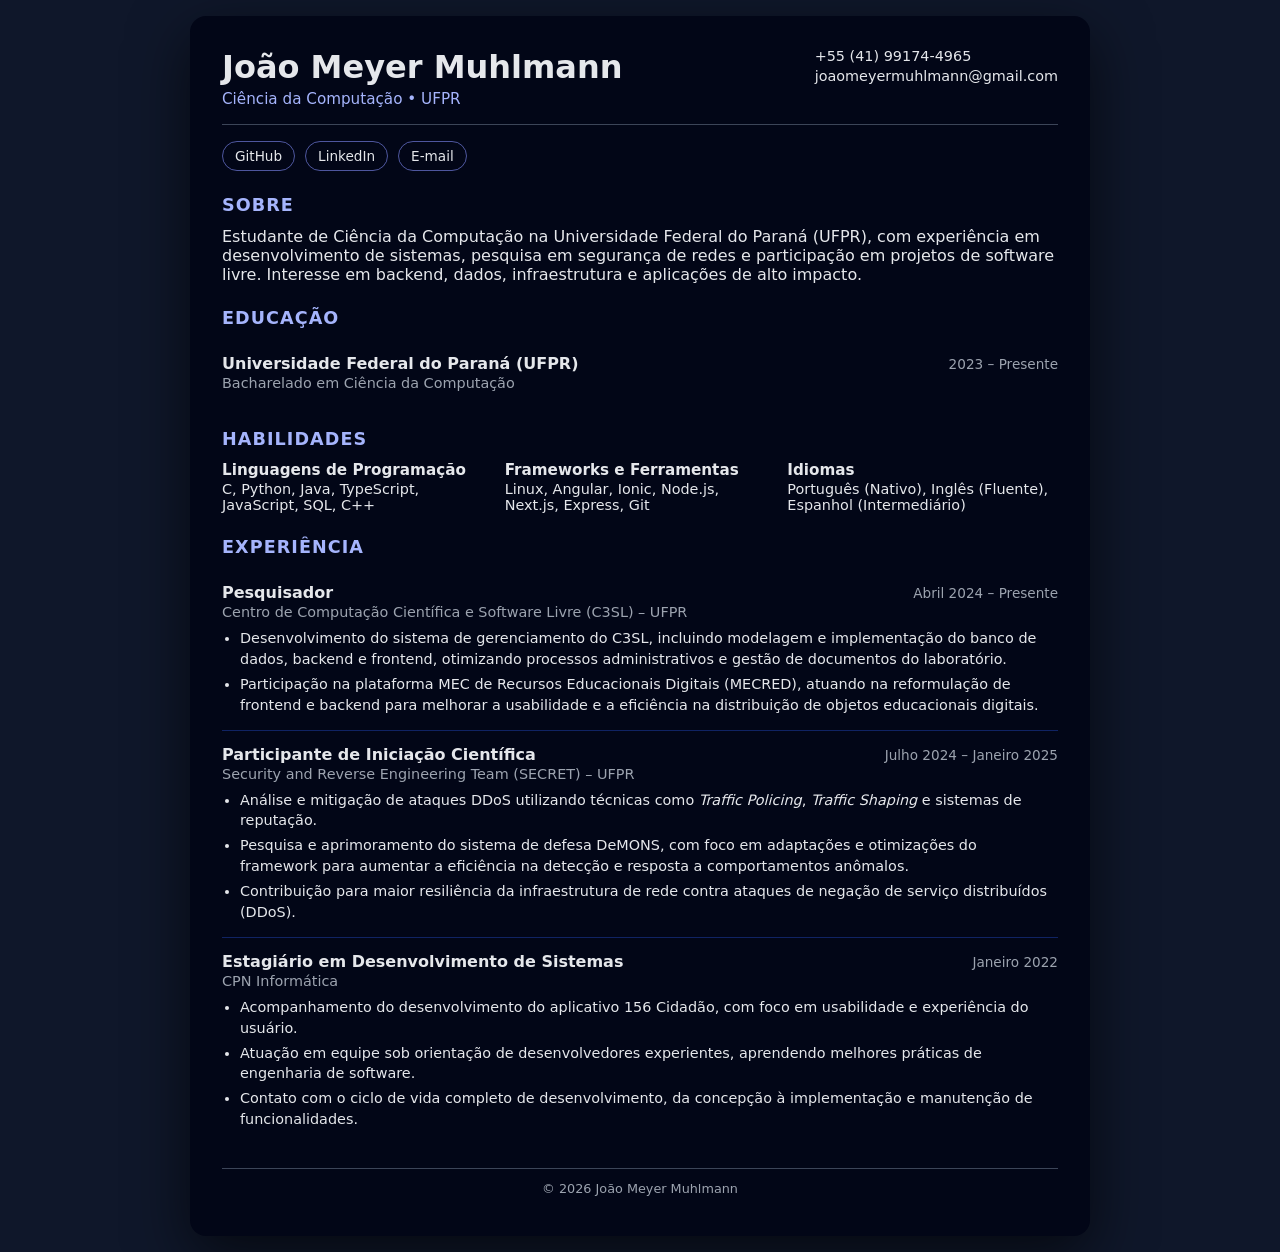
==== index.html @ fc75a165 "v0.1" ====
<!DOCTYPE html>
<html lang="pt-BR">
<head>
  <meta charset="UTF-8" />
  <title>João Meyer Muhlmann - Currículo</title>
  <meta name="viewport" content="width=device-width, initial-scale=1" />
  <meta name="description" content="Currículo de João Meyer Muhlmann, estudante de Ciência da Computação na UFPR e pesquisador no C3SL." />
  <link rel="stylesheet" href="style.css" />
</head>
<body>
  <div class="page">
    <header class="header">
      <div>
        <h1 class="name">João Meyer Muhlmann</h1>
        <p class="role">Ciência da Computação • UFPR</p>
      </div>
      <div class="contact">
        <a href="tel:+5541991744965">+55 (41) 99174-4965</a>
        <a href="mailto:joaomeyermuhlmann@gmail.com">joaomeyermuhlmann@gmail.com</a>
      </div>
    </header>

    <nav class="social">
      <!-- Substitua os # pelos seus links reais -->
      <a href="https://github.com/joaomeyerr12" target="_blank" rel="noopener">GitHub</a>
      <!-- <a href="https://gitlab.com/SEU_USUARIO" target="_blank" rel="noopener">GitLab</a> --!>
      <a href="https://www.linkedin.com/in/" target="_blank" rel="noopener">LinkedIn</a>
      <a href="mailto:joaomeyermuhlmann@gmail.com">E-mail</a>
    </nav>

    <main>
      <!-- Sobre (opcional, mas deixa o site mais completo) -->
      <section class="section">
        <h2>Sobre</h2>
        <p>
          Estudante de Ciência da Computação na Universidade Federal do Paraná (UFPR),
          com experiência em desenvolvimento de sistemas, pesquisa em segurança de redes
          e participação em projetos de software livre. Interesse em backend, dados,
          infraestrutura e aplicações de alto impacto.
        </p>
      </section>

      <section class="section">
        <h2>Educação</h2>
        <article class="item">
          <div class="item-header">
            <div>
              <h3>Universidade Federal do Paraná (UFPR)</h3>
              <p class="item-subtitle">Bacharelado em Ciência da Computação</p>
            </div>
            <span class="item-date">2023 – Presente</span>
          </div>
        </article>
      </section>

      <section class="section">
        <h2>Habilidades</h2>
        <div class="skills-grid">
          <div>
            <h3>Linguagens de Programação</h3>
            <p>C, Python, Java, TypeScript, JavaScript, SQL, C++</p>
          </div>
          <div>
            <h3>Frameworks e Ferramentas</h3>
            <p>Linux, Angular, Ionic, Node.js, Next.js, Express, Git</p>
          </div>
          <div>
            <h3>Idiomas</h3>
            <p>Português (Nativo), Inglês (Fluente), Espanhol (Intermediário)</p>
          </div>
        </div>
      </section>

      <section class="section">
        <h2>Experiência</h2>

        <article class="item">
          <div class="item-header">
            <div>
              <h3>Pesquisador</h3>
              <p class="item-subtitle">
                Centro de Computação Científica e Software Livre (C3SL) – UFPR
              </p>
            </div>
            <span class="item-date">Abril 2024 – Presente</span>
          </div>
          <ul>
            <li>
              Desenvolvimento do sistema de gerenciamento do C3SL, incluindo
              modelagem e implementação do banco de dados, backend e frontend,
              otimizando processos administrativos e gestão de documentos do laboratório.
            </li>
            <li>
              Participação na plataforma MEC de Recursos Educacionais Digitais (MECRED),
              atuando na reformulação de frontend e backend para melhorar a usabilidade
              e a eficiência na distribuição de objetos educacionais digitais.
            </li>
          </ul>
        </article>

        <article class="item">
          <div class="item-header">
            <div>
              <h3>Participante de Iniciação Científica</h3>
              <p class="item-subtitle">
                Security and Reverse Engineering Team (SECRET) – UFPR
              </p>
            </div>
            <span class="item-date">Julho 2024 – Janeiro 2025</span>
          </div>
          <ul>
            <li>
              Análise e mitigação de ataques DDoS utilizando técnicas como
              <em>Traffic Policing</em>, <em>Traffic Shaping</em> e sistemas de reputação.
            </li>
            <li>
              Pesquisa e aprimoramento do sistema de defesa DeMONS, com foco em
              adaptações e otimizações do framework para aumentar a eficiência na
              detecção e resposta a comportamentos anômalos.
            </li>
            <li>
              Contribuição para maior resiliência da infraestrutura de rede contra
              ataques de negação de serviço distribuídos (DDoS).
            </li>
          </ul>
        </article>

        <article class="item">
          <div class="item-header">
            <div>
              <h3>Estagiário em Desenvolvimento de Sistemas</h3>
              <p class="item-subtitle">CPN Informática</p>
            </div>
            <span class="item-date">Janeiro 2022</span>
          </div>
          <ul>
            <li>
              Acompanhamento do desenvolvimento do aplicativo 156 Cidadão,
              com foco em usabilidade e experiência do usuário.
            </li>
            <li>
              Atuação em equipe sob orientação de desenvolvedores experientes,
              aprendendo melhores práticas de engenharia de software.
            </li>
            <li>
              Contato com o ciclo de vida completo de desenvolvimento, da concepção
              à implementação e manutenção de funcionalidades.
            </li>
          </ul>
        </article>
      </section>
    </main>

    <footer class="footer">
      <p>© <span id="year"></span> João Meyer Muhlmann</p>
    </footer>
  </div>

  <script>
    // Atualiza o ano automaticamente no rodapé
    document.getElementById('year').textContent = new Date().getFullYear();
  </script>
</body>
</html>
---- style.css ----
/* Reset simples */
* {
  box-sizing: border-box;
  margin: 0;
  padding: 0;
}

html, body {
  font-family: system-ui, -apple-system, BlinkMacSystemFont, "Segoe UI", sans-serif;
  background: #0f172a;
  color: #e5e7eb;
}

body {
  padding: 16px;
}

.page {
  max-width: 900px;
  margin: 0 auto;
  background: #020617;
  border-radius: 16px;
  padding: 24px 20px 32px;
  box-shadow: 0 20px 60px rgba(0, 0, 0, 0.6);
}

/* Header */

.header {
  display: flex;
  flex-wrap: wrap;
  justify-content: space-between;
  gap: 16px;
  border-bottom: 1px solid rgba(148, 163, 184, 0.4);
  padding-bottom: 16px;
}

.name {
  font-size: 2rem;
  font-weight: 700;
}

.role {
  font-size: 0.95rem;
  color: #a5b4fc;
  margin-top: 4px;
}

.contact {
  display: flex;
  flex-direction: column;
  gap: 4px;
  font-size: 0.9rem;
}

.contact a {
  color: #e5e7eb;
  text-decoration: none;
}

.contact a:hover {
  text-decoration: underline;
}

/* Social links */

.social {
  display: flex;
  flex-wrap: wrap;
  gap: 10px;
  margin: 16px 0 8px;
}

.social a {
  font-size: 0.85rem;
  padding: 6px 12px;
  border-radius: 999px;
  border: 1px solid rgba(129, 140, 248, 0.6);
  text-decoration: none;
  color: #e5e7eb;
  transition: background 0.15s ease, transform 0.1s ease, border-color 0.15s ease;
}

.social a:hover {
  background: rgba(79, 70, 229, 0.3);
  border-color: #6366f1;
  transform: translateY(-1px);
}

/* Sections */

.section {
  margin-top: 24px;
}

.section h2 {
  font-size: 1.1rem;
  text-transform: uppercase;
  letter-spacing: 0.06em;
  color: #a5b4fc;
  margin-bottom: 12px;
}

/* Items (experiência, formação, etc.) */

.item {
  padding: 14px 0;
  border-top: 1px solid rgba(30, 64, 175, 0.5);
}

.item:first-of-type {
  border-top: none;
}

.item-header {
  display: flex;
  justify-content: space-between;
  gap: 12px;
  align-items: baseline;
}

.item-header h3 {
  font-size: 1rem;
  font-weight: 600;
}

.item-subtitle {
  font-size: 0.9rem;
  color: #9ca3af;
  margin-top: 2px;
}

.item-date {
  font-size: 0.85rem;
  color: #9ca3af;
  white-space: nowrap;
}

.item ul {
  margin-top: 8px;
  padding-left: 18px;
  display: grid;
  gap: 4px;
}

.item li {
  font-size: 0.9rem;
  line-height: 1.45;
}

/* Skills */

.skills-grid {
  display: grid;
  gap: 12px;
}

.skills-grid h3 {
  font-size: 0.95rem;
  margin-bottom: 2px;
}

.skills-grid p {
  font-size: 0.9rem;
  color: #e5e7eb;
}

/* Footer */

.footer {
  margin-top: 24px;
  padding-top: 12px;
  border-top: 1px solid rgba(148, 163, 184, 0.4);
  text-align: center;
  font-size: 0.8rem;
  color: #9ca3af;
}

/* Responsivo */

@media (min-width: 640px) {
  .skills-grid {
    grid-template-columns: repeat(3, minmax(0, 1fr));
  }

  .page {
    padding: 32px 32px 40px;
  }
}
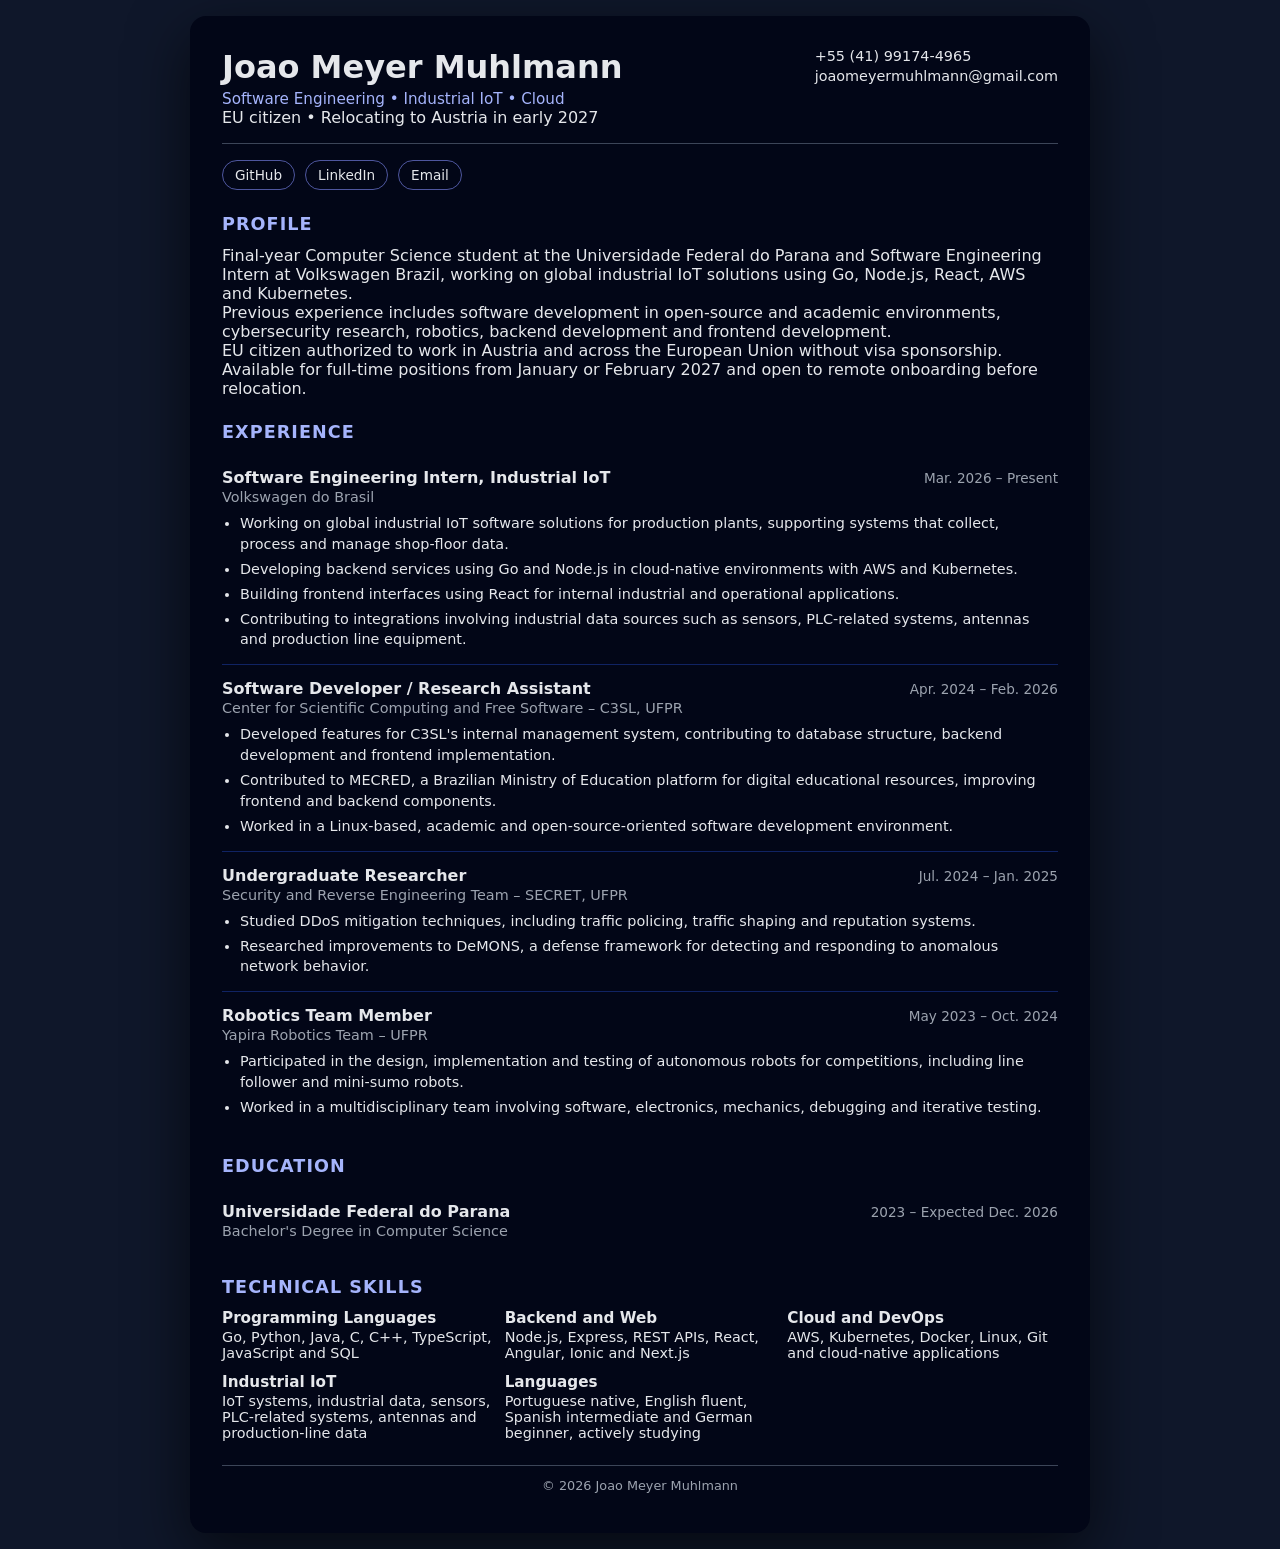
==== commit e6d917d0: "v0.2" ====
--- a/index.html
+++ b/index.html
@@ -1,164 +1,310 @@
 <!DOCTYPE html>
-<html lang="pt-BR">
+<html lang="en">
 <head>
   <meta charset="UTF-8" />
-  <title>João Meyer Muhlmann - Currículo</title>
+  <title>Joao Meyer Muhlmann | Software Engineer</title>
   <meta name="viewport" content="width=device-width, initial-scale=1" />
-  <meta name="description" content="Currículo de João Meyer Muhlmann, estudante de Ciência da Computação na UFPR e pesquisador no C3SL." />
+
+  <meta
+    name="description"
+    content="Portfolio and resume of Joao Meyer Muhlmann, a final-year Computer Science student and Software Engineering Intern working with industrial IoT, Go, Node.js, React, AWS and Kubernetes."
+  />
+
   <link rel="stylesheet" href="style.css" />
 </head>
+
 <body>
   <div class="page">
     <header class="header">
       <div>
-        <h1 class="name">João Meyer Muhlmann</h1>
-        <p class="role">Ciência da Computação • UFPR</p>
+        <h1 class="name">Joao Meyer Muhlmann</h1>
+
+        <p class="role">
+          Software Engineering • Industrial IoT • Cloud
+        </p>
+
+        <p class="availability">
+          EU citizen • Relocating to Austria in early 2027
+        </p>
       </div>
+
       <div class="contact">
-        <a href="tel:+5541991744965">+55 (41) 99174-4965</a>
-        <a href="mailto:joaomeyermuhlmann@gmail.com">joaomeyermuhlmann@gmail.com</a>
+        <a href="tel:+5541991744965">
+          +55 (41) 99174-4965
+        </a>
+
+        <a href="mailto:joaomeyermuhlmann@gmail.com">
+          joaomeyermuhlmann@gmail.com
+        </a>
       </div>
     </header>
 
-    <nav class="social">
-      <!-- Substitua os # pelos seus links reais -->
-      <a href="https://github.com/joaomeyerr12" target="_blank" rel="noopener">GitHub</a>
-      <!-- <a href="https://gitlab.com/SEU_USUARIO" target="_blank" rel="noopener">GitLab</a> --!>
-      <a href="https://www.linkedin.com/in/" target="_blank" rel="noopener">LinkedIn</a>
-      <a href="mailto:joaomeyermuhlmann@gmail.com">E-mail</a>
+    <nav class="social" aria-label="Professional links">
+      <a
+        href="https://github.com/joaomeyerr12"
+        target="_blank"
+        rel="noopener noreferrer"
+      >
+        GitHub
+      </a>
+
+      <!-- Replace the URL below with your complete LinkedIn profile URL -->
+      <a
+        href="https://www.linkedin.com/in/"
+        target="_blank"
+        rel="noopener noreferrer"
+      >
+        LinkedIn
+      </a>
+
+      <a href="mailto:joaomeyermuhlmann@gmail.com">
+        Email
+      </a>
     </nav>
 
     <main>
-      <!-- Sobre (opcional, mas deixa o site mais completo) -->
       <section class="section">
-        <h2>Sobre</h2>
+        <h2>Profile</h2>
+
         <p>
-          Estudante de Ciência da Computação na Universidade Federal do Paraná (UFPR),
-          com experiência em desenvolvimento de sistemas, pesquisa em segurança de redes
-          e participação em projetos de software livre. Interesse em backend, dados,
-          infraestrutura e aplicações de alto impacto.
+          Final-year Computer Science student at the Universidade Federal do
+          Parana and Software Engineering Intern at Volkswagen Brazil, working
+          on global industrial IoT solutions using Go, Node.js, React, AWS and
+          Kubernetes.
+        </p>
+
+        <p>
+          Previous experience includes software development in open-source and
+          academic environments, cybersecurity research, robotics, backend
+          development and frontend development.
+        </p>
+
+        <p>
+          EU citizen authorized to work in Austria and across the European
+          Union without visa sponsorship. Available for full-time positions
+          from January or February 2027 and open to remote onboarding before
+          relocation.
         </p>
       </section>
 
       <section class="section">
-        <h2>Educação</h2>
-        <article class="item">
-          <div class="item-header">
-            <div>
-              <h3>Universidade Federal do Paraná (UFPR)</h3>
-              <p class="item-subtitle">Bacharelado em Ciência da Computação</p>
-            </div>
-            <span class="item-date">2023 – Presente</span>
-          </div>
+        <h2>Experience</h2>
+
+        <article class="item">
+          <div class="item-header">
+            <div>
+              <h3>Software Engineering Intern, Industrial IoT</h3>
+
+              <p class="item-subtitle">
+                Volkswagen do Brasil
+              </p>
+            </div>
+
+            <span class="item-date">
+              Mar. 2026 – Present
+            </span>
+          </div>
+
+          <ul>
+            <li>
+              Working on global industrial IoT software solutions for
+              production plants, supporting systems that collect, process and
+              manage shop-floor data.
+            </li>
+
+            <li>
+              Developing backend services using Go and Node.js in cloud-native
+              environments with AWS and Kubernetes.
+            </li>
+
+            <li>
+              Building frontend interfaces using React for internal industrial
+              and operational applications.
+            </li>
+
+            <li>
+              Contributing to integrations involving industrial data sources
+              such as sensors, PLC-related systems, antennas and production
+              line equipment.
+            </li>
+          </ul>
+        </article>
+
+        <article class="item">
+          <div class="item-header">
+            <div>
+              <h3>Software Developer / Research Assistant</h3>
+
+              <p class="item-subtitle">
+                Center for Scientific Computing and Free Software – C3SL, UFPR
+              </p>
+            </div>
+
+            <span class="item-date">
+              Apr. 2024 – Feb. 2026
+            </span>
+          </div>
+
+          <ul>
+            <li>
+              Developed features for C3SL's internal management system,
+              contributing to database structure, backend development and
+              frontend implementation.
+            </li>
+
+            <li>
+              Contributed to MECRED, a Brazilian Ministry of Education platform
+              for digital educational resources, improving frontend and backend
+              components.
+            </li>
+
+            <li>
+              Worked in a Linux-based, academic and open-source-oriented
+              software development environment.
+            </li>
+          </ul>
+        </article>
+
+        <article class="item">
+          <div class="item-header">
+            <div>
+              <h3>Undergraduate Researcher</h3>
+
+              <p class="item-subtitle">
+                Security and Reverse Engineering Team – SECRET, UFPR
+              </p>
+            </div>
+
+            <span class="item-date">
+              Jul. 2024 – Jan. 2025
+            </span>
+          </div>
+
+          <ul>
+            <li>
+              Studied DDoS mitigation techniques, including traffic policing,
+              traffic shaping and reputation systems.
+            </li>
+
+            <li>
+              Researched improvements to DeMONS, a defense framework for
+              detecting and responding to anomalous network behavior.
+            </li>
+          </ul>
+        </article>
+
+        <article class="item">
+          <div class="item-header">
+            <div>
+              <h3>Robotics Team Member</h3>
+
+              <p class="item-subtitle">
+                Yapira Robotics Team – UFPR
+              </p>
+            </div>
+
+            <span class="item-date">
+              May 2023 – Oct. 2024
+            </span>
+          </div>
+
+          <ul>
+            <li>
+              Participated in the design, implementation and testing of
+              autonomous robots for competitions, including line follower and
+              mini-sumo robots.
+            </li>
+
+            <li>
+              Worked in a multidisciplinary team involving software,
+              electronics, mechanics, debugging and iterative testing.
+            </li>
+          </ul>
         </article>
       </section>
 
       <section class="section">
-        <h2>Habilidades</h2>
+        <h2>Education</h2>
+
+        <article class="item">
+          <div class="item-header">
+            <div>
+              <h3>Universidade Federal do Parana</h3>
+
+              <p class="item-subtitle">
+                Bachelor's Degree in Computer Science
+              </p>
+            </div>
+
+            <span class="item-date">
+              2023 – Expected Dec. 2026
+            </span>
+          </div>
+        </article>
+      </section>
+
+      <section class="section">
+        <h2>Technical Skills</h2>
+
         <div class="skills-grid">
           <div>
-            <h3>Linguagens de Programação</h3>
-            <p>C, Python, Java, TypeScript, JavaScript, SQL, C++</p>
-          </div>
-          <div>
-            <h3>Frameworks e Ferramentas</h3>
-            <p>Linux, Angular, Ionic, Node.js, Next.js, Express, Git</p>
-          </div>
-          <div>
-            <h3>Idiomas</h3>
-            <p>Português (Nativo), Inglês (Fluente), Espanhol (Intermediário)</p>
+            <h3>Programming Languages</h3>
+
+            <p>
+              Go, Python, Java, C, C++, TypeScript, JavaScript and SQL
+            </p>
+          </div>
+
+          <div>
+            <h3>Backend and Web</h3>
+
+            <p>
+              Node.js, Express, REST APIs, React, Angular, Ionic and Next.js
+            </p>
+          </div>
+
+          <div>
+            <h3>Cloud and DevOps</h3>
+
+            <p>
+              AWS, Kubernetes, Docker, Linux, Git and cloud-native applications
+            </p>
+          </div>
+
+          <div>
+            <h3>Industrial IoT</h3>
+
+            <p>
+              IoT systems, industrial data, sensors, PLC-related systems,
+              antennas and production-line data
+            </p>
+          </div>
+
+          <div>
+            <h3>Languages</h3>
+
+            <p>
+              Portuguese native, English fluent, Spanish intermediate and
+              German beginner, actively studying
+            </p>
           </div>
         </div>
       </section>
-
-      <section class="section">
-        <h2>Experiência</h2>
-
-        <article class="item">
-          <div class="item-header">
-            <div>
-              <h3>Pesquisador</h3>
-              <p class="item-subtitle">
-                Centro de Computação Científica e Software Livre (C3SL) – UFPR
-              </p>
-            </div>
-            <span class="item-date">Abril 2024 – Presente</span>
-          </div>
-          <ul>
-            <li>
-              Desenvolvimento do sistema de gerenciamento do C3SL, incluindo
-              modelagem e implementação do banco de dados, backend e frontend,
-              otimizando processos administrativos e gestão de documentos do laboratório.
-            </li>
-            <li>
-              Participação na plataforma MEC de Recursos Educacionais Digitais (MECRED),
-              atuando na reformulação de frontend e backend para melhorar a usabilidade
-              e a eficiência na distribuição de objetos educacionais digitais.
-            </li>
-          </ul>
-        </article>
-
-        <article class="item">
-          <div class="item-header">
-            <div>
-              <h3>Participante de Iniciação Científica</h3>
-              <p class="item-subtitle">
-                Security and Reverse Engineering Team (SECRET) – UFPR
-              </p>
-            </div>
-            <span class="item-date">Julho 2024 – Janeiro 2025</span>
-          </div>
-          <ul>
-            <li>
-              Análise e mitigação de ataques DDoS utilizando técnicas como
-              <em>Traffic Policing</em>, <em>Traffic Shaping</em> e sistemas de reputação.
-            </li>
-            <li>
-              Pesquisa e aprimoramento do sistema de defesa DeMONS, com foco em
-              adaptações e otimizações do framework para aumentar a eficiência na
-              detecção e resposta a comportamentos anômalos.
-            </li>
-            <li>
-              Contribuição para maior resiliência da infraestrutura de rede contra
-              ataques de negação de serviço distribuídos (DDoS).
-            </li>
-          </ul>
-        </article>
-
-        <article class="item">
-          <div class="item-header">
-            <div>
-              <h3>Estagiário em Desenvolvimento de Sistemas</h3>
-              <p class="item-subtitle">CPN Informática</p>
-            </div>
-            <span class="item-date">Janeiro 2022</span>
-          </div>
-          <ul>
-            <li>
-              Acompanhamento do desenvolvimento do aplicativo 156 Cidadão,
-              com foco em usabilidade e experiência do usuário.
-            </li>
-            <li>
-              Atuação em equipe sob orientação de desenvolvedores experientes,
-              aprendendo melhores práticas de engenharia de software.
-            </li>
-            <li>
-              Contato com o ciclo de vida completo de desenvolvimento, da concepção
-              à implementação e manutenção de funcionalidades.
-            </li>
-          </ul>
-        </article>
-      </section>
     </main>
 
     <footer class="footer">
-      <p>© <span id="year"></span> João Meyer Muhlmann</p>
+      <p>
+        © <span id="year"></span> Joao Meyer Muhlmann
+      </p>
     </footer>
   </div>
 
   <script>
-    // Atualiza o ano automaticamente no rodapé
-    document.getElementById('year').textContent = new Date().getFullYear();
+    const yearElement = document.getElementById("year");
+
+    if (yearElement) {
+      yearElement.textContent = new Date().getFullYear();
+    }
   </script>
 </body>
 </html>
